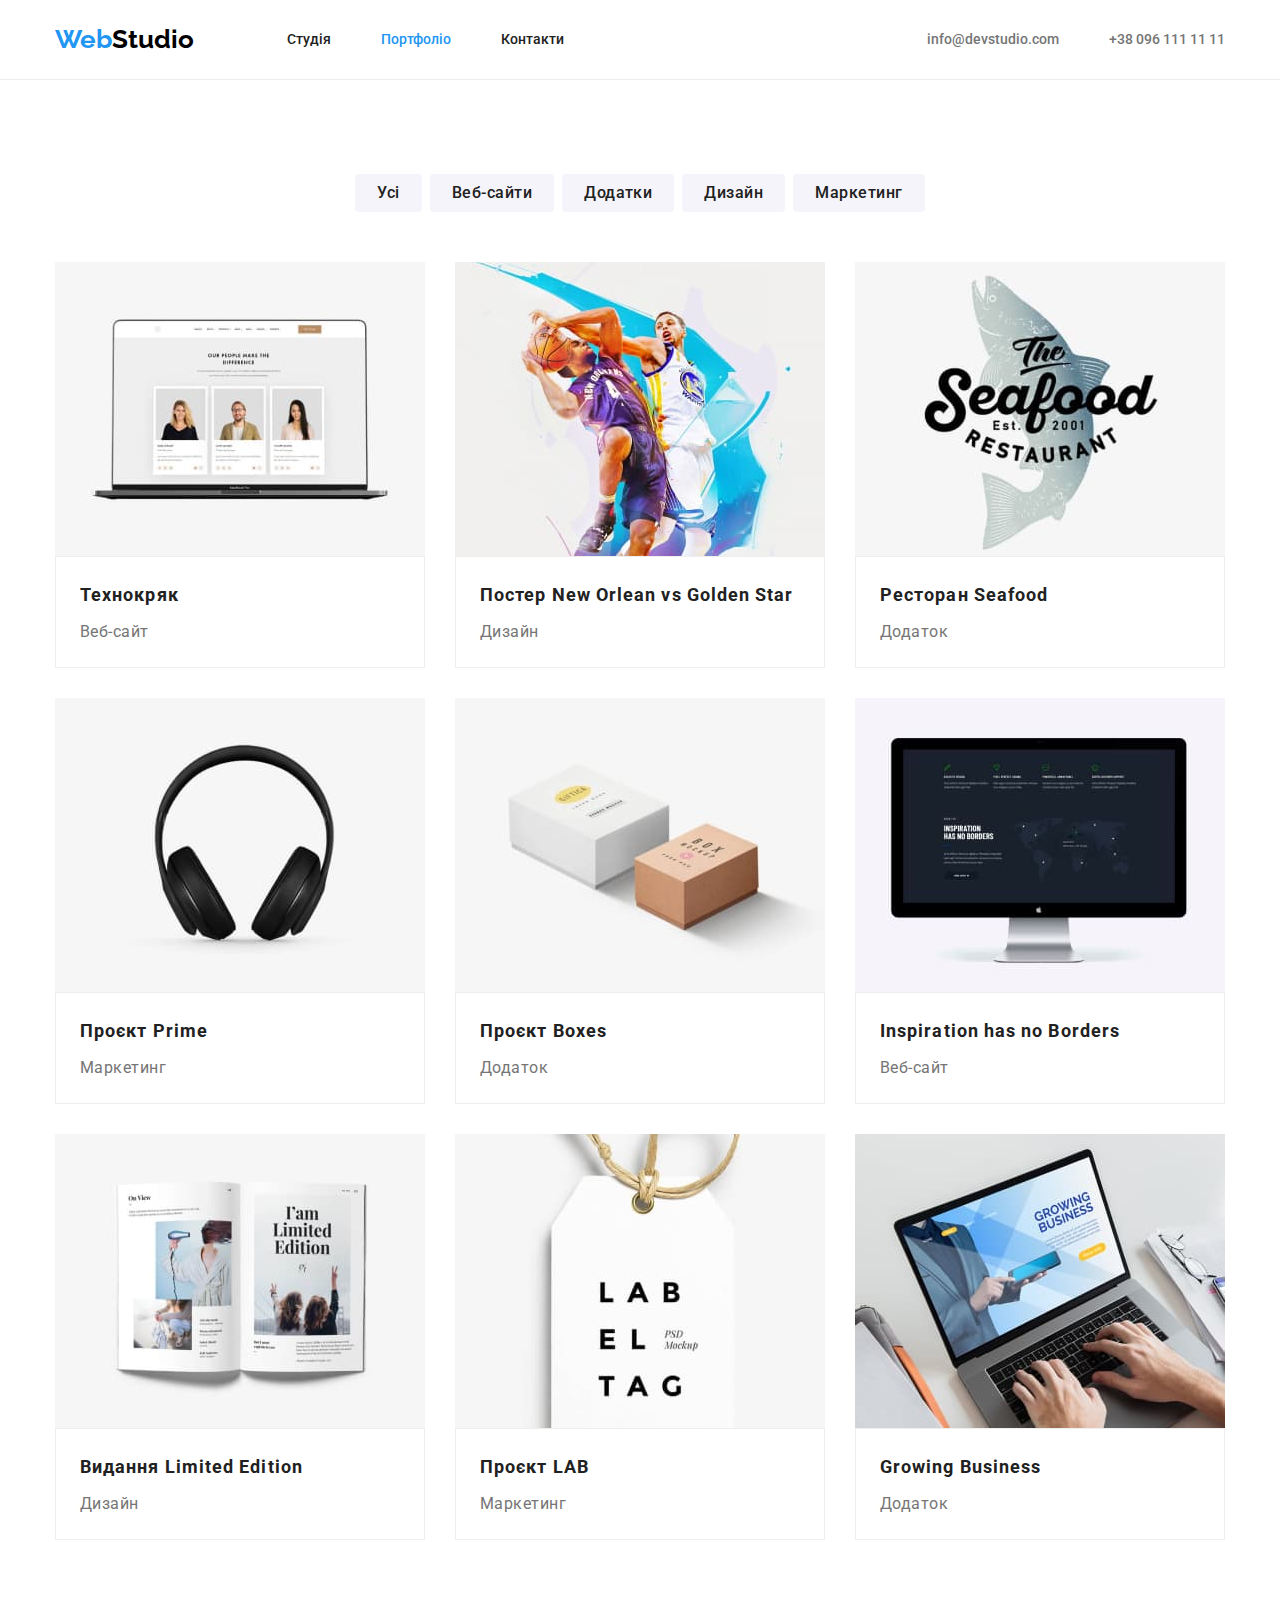
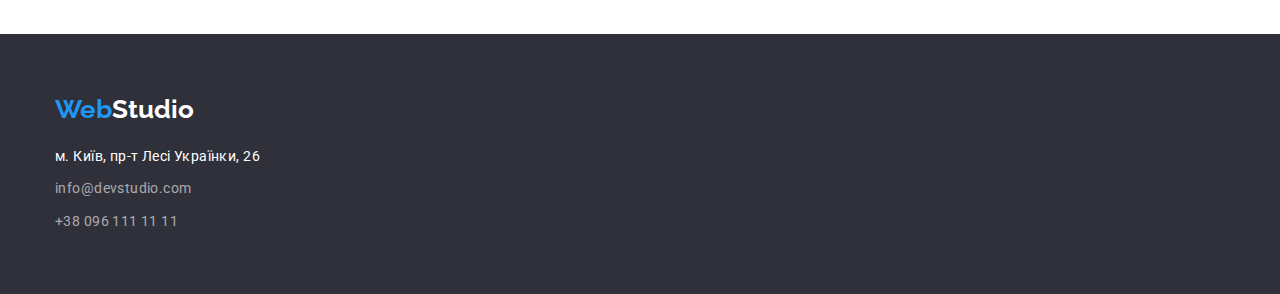
==== portfolio.html @ 5da0c864 "initial" ====
<!DOCTYPE html>
<html lang="uk">
<head>
  <meta charset="UTF-8">
  <meta http-equiv="X-UA-Compatible" content="IE=edge">
  <meta name="viewport" content="width=device-width, initial-scale=1.0">
  <title>Портфоліо</title>
  <link rel="preconnect" href="https://fonts.googleapis.com">
  <link rel="preconnect" href="https://fonts.gstatic.com" crossorigin>
  <link href="https://fonts.googleapis.com/css2?family=Raleway:wght@700&family=Roboto:wght@400;500;700;900&display=swap"
    rel="stylesheet">
  <link rel="stylesheet" href="https://cdnjs.cloudflare.com/ajax/libs/modern-normalize/1.1.0/modern-normalize.min.css">
  <link rel="stylesheet" href="./styles/style.css">
</head>
<body>
  <header class="header">
    <div class="container nav-container">
      <nav class="nav-flex">
        <a href="./index.html" class="link logo-link">Web<span class="logo-part-black">Studio</span></a>
        <ul class="list nav-list">
          <li class="item"><a href="./index.html" class="link navigation">Студія</a></li>
          <li class="item"><a href="./portfolio.html" class="link current navigation">Портфоліо</a></li>
          <li class="item"><a href="4Сторінка" class="link navigation">Контакти</a></li>
        </ul>
      </nav>
      <ul class="list contacts-list">
        <li class="item"><a href="mailto:info@devstudio.com" class="link contacts-header">info@devstudio.com</a></li>
        <li class="item"><a href="tel:+380961111111" class="link contacts-header">+38 096 111 11 11</a></li>
      </ul>
    </div>
  </header>
  <main>
  <section class="examples-section">
    <div class="container">
      <h1 hidden>Приклади наших робіт</h1>
      <ul class="list filter-list">
        <li class="item"><button type="button" class="filter">Усі</button></li>
        <li class="item"><button type="button" class="filter">Веб-сайти</button></li>
        <li class="item"><button type="button" class="filter">Додатки</button></li>
        <li class="item"><button type="button" class="filter">Дизайн</button></li>
        <li class="item"><button type="button" class="filter">Маркетинг</button></li>
      </ul>
      <ul class="list examples-list">
        <li class="example">
          <img class="img-block bred" src="./images/img.1.portfolio.jpg" alt="Сайт проекту Технокряк" width="370" height="294">
          <div class="example-border">
            <h2 class="example-title">Технокряк</h2>
            <p class="example-type">Веб-сайт</p>
          </div>
        </li>
        <li class="example">
          <img class="img-block" src="./images/img.2.portfolio.jpg" alt="Постер New Orlean vs Golden Star" width="370" height="294">
          <div class="example-border">
            <h2 class="example-title">Постер New Orlean vs Golden Star</h2>
            <p class="example-type">Дизайн</p>
          </div>
        </li>
        <li class="example">
          <img class="img-block" src="./images/img.3.portfolio.jpg" alt="Логотип ресторану Seafood" width="370" height="294">
          <div class="example-border">
            <h2 class="example-title">Ресторан Seafood</h2>
            <p class="example-type">Додаток</p>
          </div>
        </li>
        <li class="example">
          <img class="img-block" src="./images/img.4.portfolio.jpg" alt="Чорні навушники" width="370" height="294">
          <div class="example-border">
            <h2 class="example-title">Проєкт Prime</h2>
            <p class="example-type">Маркетинг</p>
          </div>
        </li>
        <li class="example">
          <img class="img-block" src="./images/img.5.portfolio.jpg" alt="Дві коробки з логотипом проекту" width="370" height="294">
          <div class="example-border">
            <h2 class="example-title">Проєкт Boxes</h2>
            <p class="example-type">Додаток</p>
          </div>
        </li>
        <li class="example">
          <img class="img-block" src="./images/img.6.portfolio.jpg" alt="Сайт проекту Inspiration has no Borders" width="370" height="294">
          <div class="example-border">
            <h2 class="example-title">Inspiration has no Borders</h2>
            <p class="example-type">Веб-сайт</p>
          </div>
        </li>
        <li class="example">
          <img class="img-block" src="./images/img.7.portfolio.jpg" alt="Журнальна обгортка" width="370" height="294">
          <div class="example-border">
            <h2 class="example-title">Видання Limited Edition</h2>
            <p class="example-type">Дизайн</p>
          </div>
        </li>
        <li class="example">
          <img class="img-block" src="./images/img.8.portfolio.jpg" alt="Бігунок" width="370" height="294">
          <div class="example-border">
            <h2 class="example-title">Проєкт LAB</h2>
            <p class="example-type">Маркетинг</p>
          </div>
        </li>
        <li class="example">
          <img class="img-block" src="./images/img.9.portfolio.jpg" alt="Ноутбук з відкритим сайтом Growing Business" width="370" height="294">
          <div class="example-border">
            <h2 class="example-title">Growing Business</h2>
            <p class="example-type">Додаток</p>
          </div>
        </li>
      </ul>
    </div>
  </section>
  </main>
  <footer class="footer">
    <div class="container">
      <a href="./index.html" class="link logo-link">Web<span class="logo-part-white">Studio</span></a>
      <address class="adress">
        <ul class="list footer-contacts">
          <li class="item"><a href="https://goo.gl/maps/nEx1NBvYDkWCobhn8" class="link google-adress" target="_blank"
              rel="noopener noreferrer nofollow">м. Київ, пр-т Лесі Українки, 26</a></li>
          <li class="item"><a href="mailto:info@devstudio.com" class="link contacts-footer">info@devstudio.com</a></li>
          <li class="item"><a href="tel:+380961111111" class="link contacts-footer">+38 096 111 11 11</a></li>
        </ul>
      </address>
    </div>
  </footer>
</body>
</html>
---- styles/style.css ----
:root {
  --main-color: #212121;
  --second-color: #757575;
  --accent-color: #2196F3;
  --main-bcg-color: #ffffff;
  --second-bcg-color:#2F303A;
  
}

body {
  background-color: var(--main-bcg-color);
  color: var(--main-color);
  font-style: normal;
  font-family: 'Roboto', sans-serif;
  font-size: 14px;
}

h1, h2, h3,
h4, h5, h6,
p, ul{
  padding: 0;
  margin: 0;
}


/* general */
.img-block{
  display: block;
}

.container{
  width: 1200px;
  margin: 0 auto;
  padding: 0 15px;
}

.list{
  list-style: none;
}

.link {
  text-decoration: none;
}
.logo-link {
  color: var(--accent-color);
  font-family: 'Raleway';
  font-weight: 700;
  font-size: 26px;
  line-height: 1.19;

}
.link.current {
  color: var(--accent-color);
}

.section-title{
  font-weight: 700;
  font-size: 36px;
  line-height: 1.16;
  text-align: center;
  letter-spacing: 0.03em;
}


/* header */
.header{
  border-bottom: 1px solid #ECECEC;
  padding-top: 24px;
  padding-bottom: 24px;
}
.nav-container{
  display: flex;
  align-items: center;
}
.logo-part-black {
  color: #000000;
}
.nav-flex{
  display: flex;
}
.navigation {
  color: #212121;
  font-weight: 500;
  line-height: 1.14;
}
.navigation:hover,
.navigation:focus{
  color: var(--accent-color);
}
.nav-list{
  display: flex;
  align-items: center;
}
.nav-list {
  margin-left: 93px;
}
.nav-list .item:not(:last-child){
  margin-right: 50px;
}
.contacts-list{
  display: flex;
  margin-left: auto;
}
.contacts-list .item:not(:last-child){
  margin-right: 50px;
}
.contacts-list
.contacts-header {
  color: var(--second-color);
  font-weight: 500;
  line-height: 1.14;
}
.contacts-header:hover,
.contacts-header:focus {
  color: var(--accent-color);
}


/* main-index.html */
/* hero-section */
.hero {
  background-color: #2F303A;
  text-align: center;
  padding-top: 200px;
  padding-bottom: 200px;
}
.hero-title {
  color: #ffffff;
  text-transform: uppercase;
  font-weight: 900;
  font-size: 44px;
  line-height: 1.36;
  letter-spacing: 0.06em;
  margin-bottom: 30px;
  margin-right: auto;
  margin-left: auto;
  max-width: 696px;
  
}
.hero-btn{
  color: #ffffff;
  background-color: var(--accent-color);
  border: none;
  box-shadow: 0px 4px 4px rgba(0, 0, 0, 0.15);
  border-radius: 4px;
  min-width: 216px;
  cursor: pointer;
  padding: 10px 32px;
  font-family: 'Roboto';
  font-weight: 700;
  font-size: 16px;
  line-height: 1.875;
  letter-spacing: 0.06em;
}
.hero-btn:hover,
.hero-btn:focus{
  background-color: #188CE8;
}

/* properties-section */
.properties-list{
  display: flex;
}
.properties-list .item:not(:last-child){
  margin-right: 30px;
}
.properties{
  padding-top: 94px;
  padding-bottom: 94px;
}
.properties-title {
  margin-bottom: 10px;
  line-height: 1.14;
  letter-spacing: 0.03em;
  text-transform: uppercase;
  font-size: 14px;
}
.properties-text {
  font-size: 14px;
  line-height: 1.71;
  letter-spacing: 0.03em;
  color: var(--second-color);
}

/* work-section */
.work-list{
  display: flex;
}

.work-list .item:not(:last-child){
  margin-right: 30px;
}
.work{
  padding-bottom: 94px;
}
.work-title{
  margin-bottom: 50px;
}

/* team-section */
.team-list{
  display: flex;
}
.team-title{
  margin-bottom: 50px;
}
.team{
  background-color: #F5F4FA;
  padding-top: 94px;
  padding-bottom: 94px;
  
}
.team-member{
  background-color: #ffffff;
  box-shadow: 0px 1px 3px rgba(0, 0, 0, 0.12), 0px 1px 1px rgba(0, 0, 0, 0.14), 0px 2px 1px rgba(0, 0, 0, 0.2);
  border-radius: 0px 0px 4px 4px;
  text-align: center;
}
.team-member:not(:last-child){
  margin-right: 30px;
}
.team-name{
  font-weight: 500;
  font-size: 16px;
  line-height: 1.18;    
  letter-spacing: 0.03em;
  color: var(--main-color);
  margin-bottom: 10px;
}
.team-position {
  font-size: 16px;
  line-height: 1.18;
  letter-spacing: 0.03em;
  color: var(--second-color);
}
.member-description{
  padding-top: 30px;
  padding-bottom: 30px;
}

/* footer */
.footer{
  background-color: var(--second-bcg-color);
  padding-top: 60px;
  padding-bottom: 60px;
}
.logo-part-white{
  color: #ffffff;
}
.adress{
  font-style: normal;
}
.google-adress{
  line-height: 1.71;
  letter-spacing: 0.03em;
  color: #FFFFFF;
}
.footer-contacts{
  margin-top: 20px;
}
.footer-contacts .item:not(:last-child){
  margin-bottom: 9px;
}
.contacts-footer{
  line-height: 1.71;
  letter-spacing: 0.03em;
  color: rgba(255, 255, 255, 0.6);
}
.google-adress:hover,
.google-adress:focus,
.contacts-footer:hover,
.contacts-footer:focus{
  color: var(--accent-color);
}

/* main portfolio.html */
.examples-section{
  padding-top: 94px;
  padding-bottom: 94px;
}
.filter{
  background-color: #F5F4FA;
  border: hidden;
  border-radius: 4px;
  font-family: 'Roboto', sans-serif;
  font-weight: 500;
  font-size: 16px;
  line-height: 1.62;
  letter-spacing: 0.03em;
  color: var(--main-color);
  padding: 6px 22px;
}
.filter:hover, 
.filter:focus{
  color: #ffffff;
  background-color: var(--accent-color);
  box-shadow: 0px 3px 1px rgba(0, 0, 0, 0.1), 0px 1px 2px rgba(0, 0, 0, 0.08), 0px 2px 2px rgba(0, 0, 0, 0.12);
}
.filter-list{
  display: flex;
  justify-content: center;
  margin-bottom: 50px;
}
.filter-list .item:not(:last-child){
  margin-right: 8px;
}
.examples-list{
  display: flex;
  flex-wrap: wrap;
}
.example-title{
  font-size: 18px;
  line-height: 2;
  letter-spacing: 0.06em;
  color: var(--main-color);
  margin-bottom: 4px;
}
.example-type{
  font-size: 16px;
  line-height: 1.87;
  letter-spacing: 0.03em;
  color: var(--second-color);
}
.example{
  width: calc((100% - 60px) / 3);
  
}
.example:not(:nth-child(3n)){
  margin-right: 30px;
}
.example:not(:nth-last-child(-n + 3)){
  margin-bottom: 30px;
}
.example-border{
  border: 1px solid #EEEEEE;
  padding: 20px 24px;
}
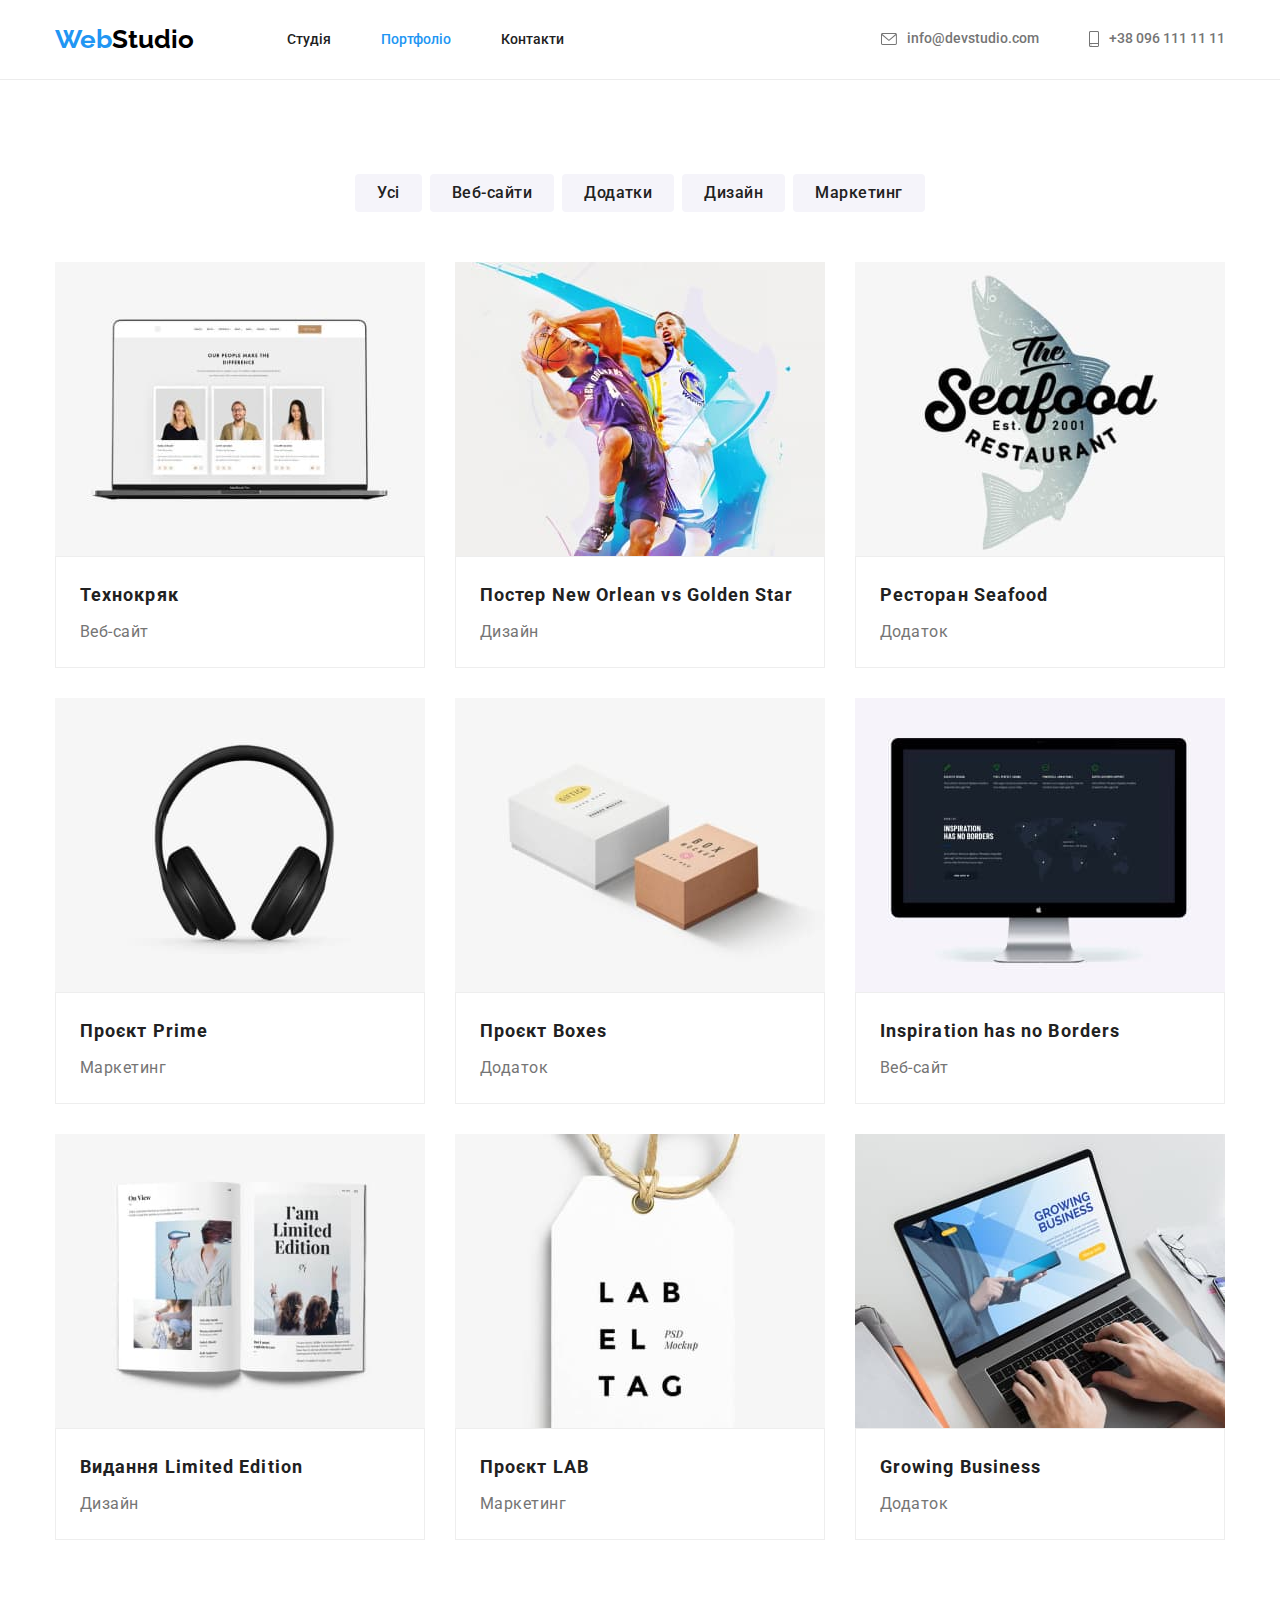
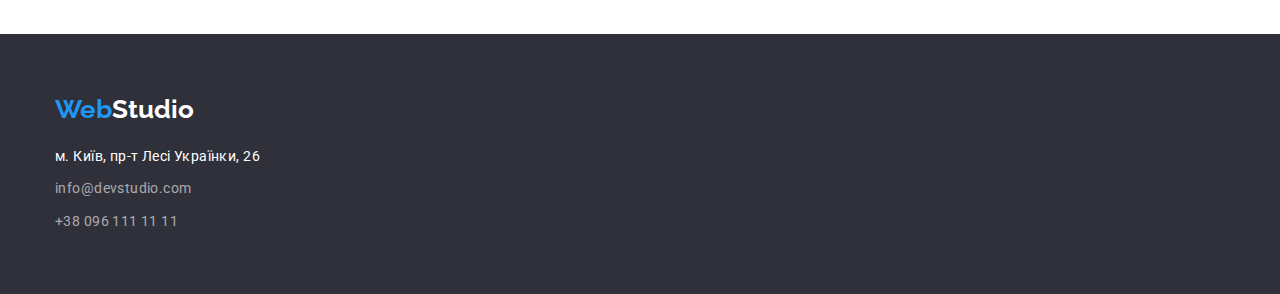
==== commit bd704f10: "added icons" ====
--- a/portfolio.html
+++ b/portfolio.html
@@ -24,10 +24,19 @@
         </ul>
       </nav>
       <ul class="list contacts-list">
-        <li class="item"><a href="mailto:info@devstudio.com" class="link contacts-header">info@devstudio.com</a></li>
-        <li class="item"><a href="tel:+380961111111" class="link contacts-header">+38 096 111 11 11</a></li>
+        <li class="item mail"><a href="mailto:info@devstudio.com" class="link contacts-header">
+            <svg class="icon-header" width="16" height="12">
+              <use href="./images/symbol-defs.svg#icon-mail"></use>
+            </svg>
+            info@devstudio.com</a></li>
+        <li class="item tel"><a href="tel:+380961111111" class="link contacts-header">
+            <svg class="icon-header" width="10" height="16">
+              <use href="./images/symbol-defs.svg#icon-smartphone"></use>
+            </svg>
+            +38 096 111 11 11</a></li>
       </ul>
     </div>
+  
   </header>
   <main>
   <section class="examples-section">
--- a/styles/style.css
+++ b/styles/style.css
@@ -100,9 +100,25 @@
 .contacts-list{
   display: flex;
   margin-left: auto;
-}
+  
+}
+.icon-header{
+  fill: #757575;
+  margin-right: 10px;
+}
+.mail:hover .icon-header{
+  fill: #2196F3;
+}
+.tel:hover .icon-header {
+  fill: #2196F3;
+}
+
 .contacts-list .item:not(:last-child){
   margin-right: 50px;
+}
+.contacts-header{
+  display: flex;
+  align-items: center;
 }
 .contacts-list
 .contacts-header {
@@ -119,7 +135,14 @@
 /* main-index.html */
 /* hero-section */
 .hero {
-  background-color: #2F303A;
+  max-width: 1600px;
+  height: 600px;
+  margin-left: auto;
+  margin-right: auto;
+  background-image: linear-gradient(#2F303A66, #2F303A66), 
+    url(../images/hero-bcg.jpg), linear-gradient(#C4C4C4, #C4C4C4);
+  background-size: cover;
+  background-position: center;
   text-align: center;
   padding-top: 200px;
   padding-bottom: 200px;
@@ -161,12 +184,25 @@
 .properties-list{
   display: flex;
 }
+.properties-list .item{
+  width: 270px;
+}
 .properties-list .item:not(:last-child){
   margin-right: 30px;
 }
 .properties{
   padding-top: 94px;
   padding-bottom: 94px;
+}
+.properties-icon{
+  width: 70px;
+  height: 70px;
+}
+.properties-svg-container{
+  padding: 25px 100px;
+  margin-bottom: 30px;
+  background-color: #F5F4FA;
+  border-radius: 4px;
 }
 .properties-title {
   margin-bottom: 10px;
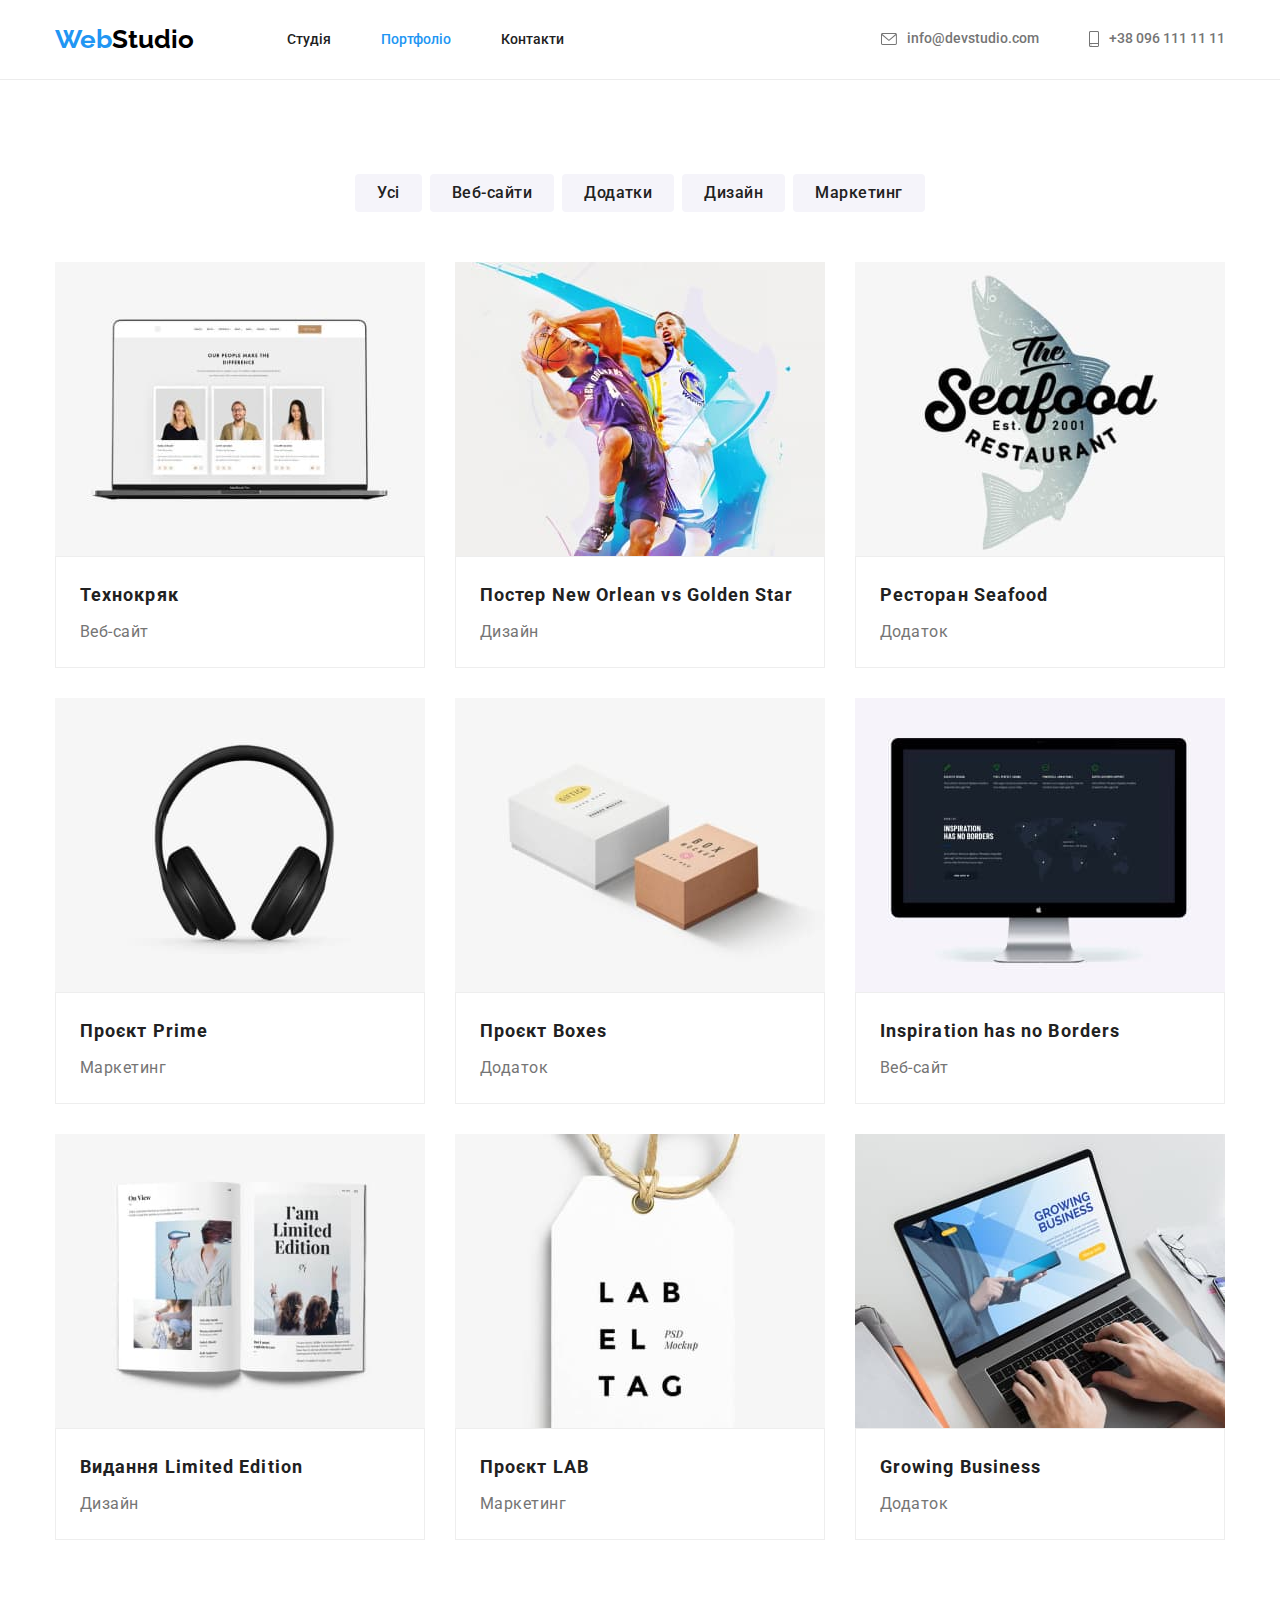
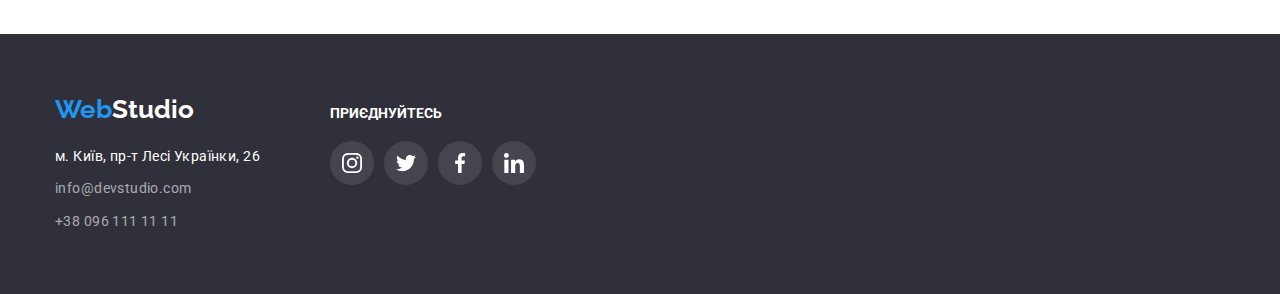
==== commit 20804750: "final" ====
--- a/portfolio.html
+++ b/portfolio.html
@@ -118,16 +118,52 @@
   </section>
   </main>
   <footer class="footer">
-    <div class="container">
-      <a href="./index.html" class="link logo-link">Web<span class="logo-part-white">Studio</span></a>
-      <address class="adress">
-        <ul class="list footer-contacts">
-          <li class="item"><a href="https://goo.gl/maps/nEx1NBvYDkWCobhn8" class="link google-adress" target="_blank"
-              rel="noopener noreferrer nofollow">м. Київ, пр-т Лесі Українки, 26</a></li>
-          <li class="item"><a href="mailto:info@devstudio.com" class="link contacts-footer">info@devstudio.com</a></li>
-          <li class="item"><a href="tel:+380961111111" class="link contacts-footer">+38 096 111 11 11</a></li>
+    <div class="container footer-container">
+      <div>
+        <a href="./index.html" class="link logo-link">Web<span class="logo-part-white">Studio</span></a>
+        <address class="adress">
+          <ul class="list footer-contacts">
+            <li class="item"><a href="https://goo.gl/maps/nEx1NBvYDkWCobhn8" class="link google-adress" target="_blank"
+                rel="noopener noreferrer nofollow">м. Київ, пр-т Лесі Українки, 26</a></li>
+            <li class="item"><a href="mailto:info@devstudio.com" class="link contacts-footer">info@devstudio.com</a></li>
+            <li class="item"><a href="tel:+380961111111" class="link contacts-footer">+38 096 111 11 11</a></li>
+          </ul>
+        </address>
+      </div>
+      <div class="footer-social-links">
+        <p class="footer-text">Приєднуйтесь</p>
+        <ul class="list social-links-list">
+          <li class="item">
+            <a class="social-link footer-social" href="#">
+              <svg class="social-logo">
+                <use href="./images/symbol-defs.svg#icon-instagram-2"></use>
+              </svg>
+            </a>
+          </li>
+          <li class="item">
+            <a class="social-link footer-social" href="#">
+              <svg class="social-logo">
+                <use href="./images/symbol-defs.svg#icon-twitter-1"></use>
+              </svg>
+            </a>
+          </li>
+          <li class="item">
+            <a class="social-link footer-social" href="#">
+              <svg class="social-logo">
+                <use href="./images/symbol-defs.svg#icon-facebook-1"></use>
+              </svg>
+            </a>
+  
+          </li>
+          <li class="item">
+            <a class="social-link footer-social" href="#">
+              <svg class="social-logo">
+                <use href="./images/symbol-defs.svg#icon-linkedin-1"></use>
+              </svg>
+            </a>
+          </li>
         </ul>
-      </address>
+      </div>
     </div>
   </footer>
 </body>
--- a/styles/style.css
+++ b/styles/style.css
@@ -103,25 +103,15 @@
   
 }
 .icon-header{
-  fill: #757575;
+  fill: currentColor;
   margin-right: 10px;
 }
-.mail:hover .icon-header{
-  fill: #2196F3;
-}
-.tel:hover .icon-header {
-  fill: #2196F3;
-}
-
 .contacts-list .item:not(:last-child){
   margin-right: 50px;
 }
-.contacts-header{
+.contacts-header {
   display: flex;
   align-items: center;
-}
-.contacts-list
-.contacts-header {
   color: var(--second-color);
   font-weight: 500;
   line-height: 1.14;
@@ -135,8 +125,8 @@
 /* main-index.html */
 /* hero-section */
 .hero {
+  min-width: 1200px;
   max-width: 1600px;
-  height: 600px;
   margin-left: auto;
   margin-right: auto;
   background-image: linear-gradient(#2F303A66, #2F303A66), 
@@ -268,11 +258,70 @@
   line-height: 1.18;
   letter-spacing: 0.03em;
   color: var(--second-color);
+  margin-bottom: 16px;
 }
 .member-description{
   padding-top: 30px;
   padding-bottom: 30px;
 }
+.social-links-list{
+  display: flex;
+  justify-content: center;
+}
+.social-links-list .item:not(:last-child){
+  margin-right: 10px;
+}
+.social-logo{
+  display: flex;
+  align-items: center;
+  width: 20px;
+  height: 20px;
+  fill: currentColor;
+}
+.social-link{
+  display: inline-block;
+  color: #AFB1B8;
+  padding: 12px;
+}
+.social-link:hover,
+.social-link:focus{
+  border-radius: 50%;
+  color: #fff;
+  background-color: var(--accent-color);
+}
+
+
+/* clients-section */
+.clients{
+padding-top: 94px;
+padding-bottom: 94px;
+}
+.clients-title{
+  margin-bottom: 50px;
+}
+.clients-list{
+  display: flex;
+  justify-content: center;
+}
+.clients-list .item:not(:last-child) {
+  margin-right: 30px;
+} 
+.client-link{
+  display: inline-block;
+  padding: 16px 32px;
+  border: 1px solid #AFB1B8;
+  border-radius: 4px;
+  color: #AFB1B8;
+}
+.company-icon{
+  fill: currentColor;
+}
+.client-link:hover,
+.client-link:focus{
+  border: 1px solid var(--accent-color);
+  color: var(--accent-color);
+}
+
 
 /* footer */
 .footer{
@@ -308,6 +357,26 @@
 .contacts-footer:focus{
   color: var(--accent-color);
 }
+.footer-social-links{
+  margin-left: 70px;
+}
+.footer-text{
+  text-transform: uppercase;
+  color: #fff;
+  line-height: 1.142;
+  font-weight: 700;
+  margin-bottom: 20px;
+}
+.footer-container{
+  display: flex;
+  align-items: baseline;
+}
+.footer-social{
+  background: rgba(255, 255, 255, 0.1);
+  border-radius: 50%;
+  color: #fff;
+}
+
 
 /* main portfolio.html */
 .examples-section{
@@ -359,7 +428,11 @@
 }
 .example{
   width: calc((100% - 60px) / 3);
-  
+}
+.example:hover,
+.example:focus{
+  width: calc((100% - 60px) / 3);
+  box-shadow: 0px 1px 1px rgba(0, 0, 0, 0.12), 0px 4px 4px rgba(0, 0, 0, 0.06), 1px 4px 6px rgba(0, 0, 0, 0.16);
 }
 .example:not(:nth-child(3n)){
   margin-right: 30px;
